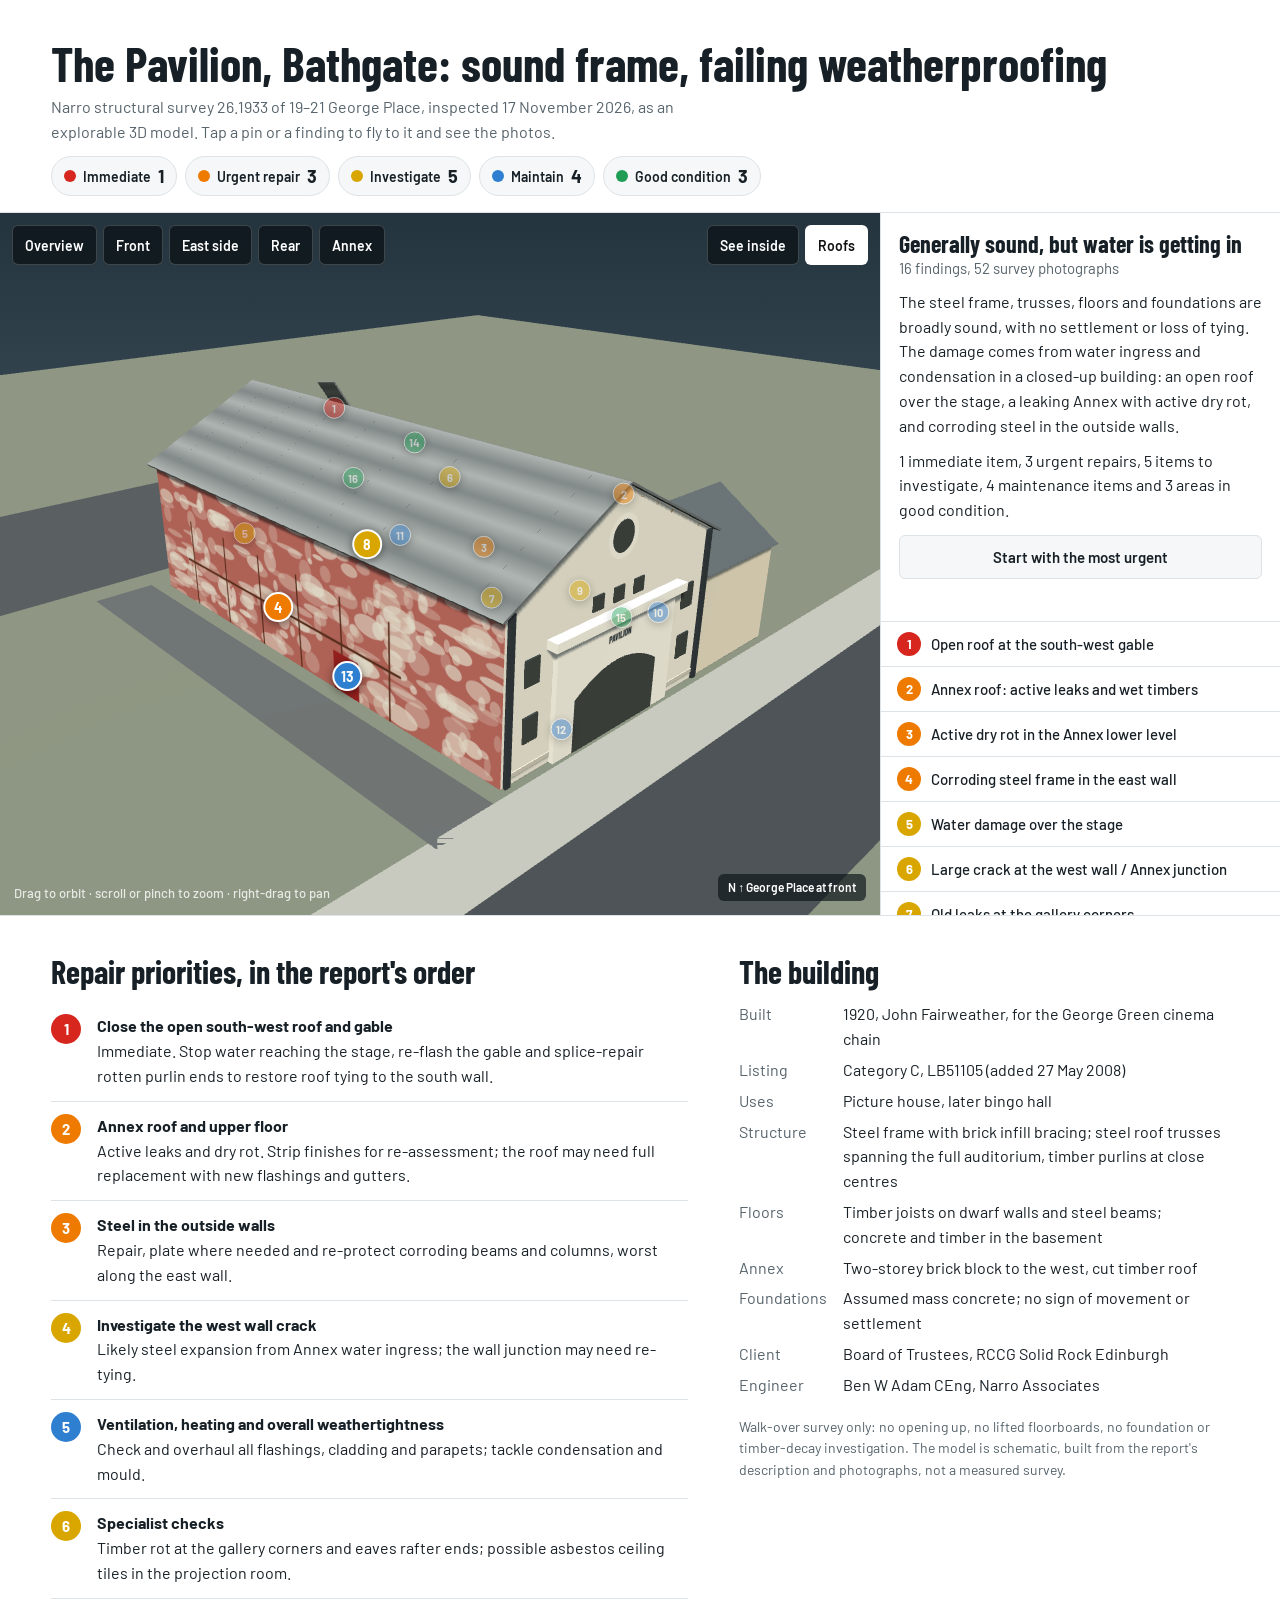
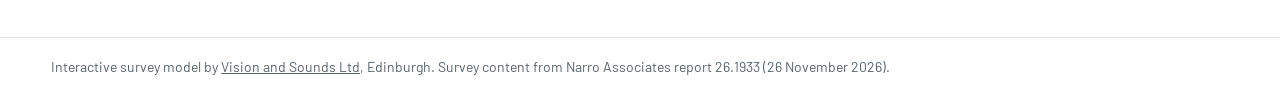
==== pavilion-survey/index.html @ 04219409 "Add interactive 3D model of The Pavilion structural survey Three.js model of the Narro report 26.193" ====
<!DOCTYPE html>
<html lang="en">
<head>
<meta charset="utf-8">
<meta name="viewport" content="width=device-width, initial-scale=1">
<meta name="description" content="Interactive 3D model of the Narro structural survey of The Pavilion, 19-21 George Place, Bathgate.">
<title>The Pavilion survey in 3D</title>
<link rel="preconnect" href="https://fonts.googleapis.com">
<link href="https://fonts.googleapis.com/css2?family=Barlow+Condensed:wght@600;700&family=Barlow:wght@400;500;600&display=swap" rel="stylesheet">
<style>
/*
VOICE: an engineer's site model — clear, calm, exact; the report's words, paraphrased.
IDEA: the surveyor's tagged model: a 3D building with numbered defect pins, like a marked-up drawing.
PICTURE: the live 3D Pavilion, walls go glassy to show the steel frame, trusses, gallery, stage and basement.
COLOUR and TYPE: overcast Bathgate dusk viewport, white render, faded red east wall; severity red/orange/amber/blue/green. Barlow Condensed (cinema signage) + Barlow.
LAYOUT: model left, findings list + detail right; then priorities and building facts below. Stacks under 900px.
*/
:root{color-scheme:light dark;--bg:light-dark(#ffffff,#11171b);--ink:light-dark(#172026,#e8edf0);--mute:light-dark(#56636b,#9fb0ba);--line:light-dark(#dde3e6,#26323a);--card:light-dark(#f5f7f8,#182128);
--imm:#d7261e;--urg:#ee7a00;--inv:#d9a600;--mnt:#2f7fd0;--good:#1f9d55}
:root[data-theme=light]{color-scheme:light}:root[data-theme=dark]{color-scheme:dark}
*{box-sizing:border-box;min-width:0}
body{margin:0;background:var(--bg);color:var(--ink);font:16px/1.55 Barlow,system-ui,sans-serif;overflow-x:clip}
h1,h2,h3{font-family:"Barlow Condensed",Barlow,sans-serif;font-weight:700;line-height:1.05;margin:0;text-wrap:balance}
h1{font-size:clamp(32px,4.4vw,48px)}h2{font-size:32px;margin-bottom:14px}h3{font-size:24px}
.band{padding:clamp(20px,3vw,40px) max(4vw,16px)}
header.band{padding-bottom:16px;display:flex;flex-wrap:wrap;gap:12px 32px;align-items:end;justify-content:space-between}
header p{margin:6px 0 0;color:var(--mute);max-width:70ch}
.keys{display:flex;flex-wrap:wrap;gap:8px}
.key{display:flex;align-items:center;gap:7px;padding:6px 12px;border-radius:99px;border:1px solid var(--line);background:var(--card);font:600 14px Barlow,sans-serif;color:var(--ink);cursor:pointer;min-height:40px}
.key[aria-pressed=false]{opacity:.4}
.key b{font-size:18px}
.dot{width:12px;height:12px;border-radius:50%;flex:none}
.stage{display:grid;grid-template-columns:minmax(0,1fr) 400px;border-top:1px solid var(--line);border-bottom:1px solid var(--line)}
.view{position:relative;height:min(78vh,760px);min-height:440px;background:linear-gradient(#24343f,#4d5f69 70%,#6b7a80);overflow:hidden;touch-action:none}
.view canvas{position:absolute;inset:0;width:100%;height:100%;display:block}
#pins{position:absolute;inset:0;pointer-events:none}
.pin{position:absolute;left:0;top:0;pointer-events:auto;border:2px solid #fff;color:#fff;font:700 14px Barlow,sans-serif;width:30px;height:30px;border-radius:50%;cursor:pointer;display:grid;place-items:center;box-shadow:0 2px 8px #0007;padding:0;transition:width .2s,height .2s}
.pin.behind{opacity:.45;transform-origin:center;width:22px;height:22px;font-size:11px;border-width:1px}
.pin.sel{width:40px;height:40px;font-size:17px;z-index:3;outline:3px solid #fff8;outline-offset:3px}
.pin span{position:absolute;left:calc(100% + 8px);white-space:nowrap;background:#0d1418e6;color:#fff;font:600 13px Barlow,sans-serif;padding:3px 8px;border-radius:4px;display:none}
.pin.sel span,.pin:hover span{display:block}
.tools{position:absolute;left:12px;right:12px;top:12px;display:flex;flex-wrap:wrap;gap:6px;pointer-events:none}
.tools button,.tog{pointer-events:auto;background:#0d1418cc;color:#fff;border:1px solid #ffffff30;border-radius:6px;font:600 14px Barlow,sans-serif;padding:8px 12px;min-height:40px;cursor:pointer}
.tools button[aria-pressed=true]{background:#fff;color:#111}
.tools .sp{flex:1}
.compass{position:absolute;right:14px;bottom:14px;color:#fff;font:600 12px Barlow,sans-serif;background:#0d1418aa;padding:6px 10px;border-radius:6px;pointer-events:none}
.hint{position:absolute;left:14px;bottom:14px;color:#ffffffcc;font:500 13px Barlow,sans-serif;pointer-events:none}
aside{border-left:1px solid var(--line);display:flex;flex-direction:column;max-height:min(78vh,760px);min-height:440px}
#detail{padding:18px 18px 8px;overflow-y:auto;flex:1}
#list{border-top:1px solid var(--line);overflow-y:auto;max-height:42%;flex:none}
#list button{display:flex;gap:10px;width:100%;align-items:center;text-align:left;background:none;border:0;border-bottom:1px solid var(--line);padding:10px 16px;color:var(--ink);font:500 15px Barlow,sans-serif;cursor:pointer;min-height:44px}
#list button:hover,#list button.sel{background:var(--card)}
#list .n{width:24px;height:24px;border-radius:50%;color:#fff;font:700 13px Barlow,sans-serif;display:grid;place-items:center;flex:none}
.chip{display:inline-block;color:#fff;font:600 13px Barlow,sans-serif;padding:2px 10px;border-radius:99px;margin-bottom:8px}
.loc{color:var(--mute);font-size:15px;margin:6px 0 10px}
#detail p{margin:0 0 10px}
#detail h4{margin:14px 0 4px;font:600 15px Barlow,sans-serif;color:var(--mute)}
.strip{display:flex;gap:8px;overflow-x:auto;scroll-snap-type:x mandatory;padding-bottom:6px}
.strip button{flex:none;width:150px;scroll-snap-align:start;border:0;padding:0;background:none;cursor:zoom-in;text-align:left;color:var(--mute);font:500 13px Barlow,sans-serif}
.strip img{width:150px;height:100px;object-fit:cover;border-radius:4px;display:block;margin-bottom:3px}
.nav{display:flex;gap:8px;margin:12px 0 6px}
.nav button{flex:1;min-height:44px;border:1px solid var(--line);background:var(--card);color:var(--ink);border-radius:6px;font:600 15px Barlow,sans-serif;cursor:pointer}
button:focus-visible{outline:3px solid #2f7fd0;outline-offset:2px}
.cols{display:grid;grid-template-columns:minmax(0,1.3fr) minmax(0,1fr);gap:clamp(24px,4vw,56px);max-width:1240px}
ol.pri{margin:0;padding:0;list-style:none;counter-reset:p}
ol.pri li{display:grid;grid-template-columns:34px minmax(0,1fr);gap:12px;padding:12px 0;border-bottom:1px solid var(--line)}
ol.pri li::before{counter-increment:p;content:counter(p);width:30px;height:30px;border-radius:50%;background:var(--c);color:#fff;font:700 15px Barlow,sans-serif;display:grid;place-items:center}
ol.pri b{display:block}
dl{display:grid;grid-template-columns:auto minmax(0,1fr);gap:6px 16px;margin:0}
dt{color:var(--mute)}dd{margin:0}
.note{color:var(--mute);font-size:14px;margin-top:18px}
dialog{border:0;padding:0;background:#0b0f12;color:#fff;max-width:min(96vw,1000px);border-radius:8px}
dialog::backdrop{background:#000c}
dialog img{display:block;max-width:100%;max-height:76vh;margin:auto}
dialog .bar{display:flex;gap:8px;align-items:center;padding:10px}
dialog .bar p{flex:1;margin:0;font-size:15px}
dialog button{min-height:44px;min-width:44px;background:#ffffff1a;color:#fff;border:0;border-radius:6px;font:600 15px Barlow,sans-serif;cursor:pointer}
@media(max-width:900px){.stage{grid-template-columns:1fr}aside{border-left:0;max-height:none}#list{max-height:none}.view{height:62vh;min-height:380px}.cols{grid-template-columns:1fr}}
@media(max-width:600px){.hint{display:none}.key{padding:4px 10px;min-height:36px;font-size:13px}.compass{font-size:11px}.tools button,.tog{padding:6px 9px;font-size:13px}}
</style>
</head>
<body>
<header class="band">
  <div>
    <h1>The Pavilion, Bathgate: sound frame, failing weatherproofing</h1>
    <p>Narro structural survey 26.1933 of 19–21 George Place, inspected 17 November 2026, as an explorable 3D model. Tap a pin or a finding to fly to it and see the photos.</p>
  </div>
  <div class="keys" id="keys" aria-label="Filter by priority"></div>
</header>

<section class="stage">
  <div class="view" id="view">
    <div class="tools">
      <button data-v="overview">Overview</button>
      <button data-v="front">Front</button>
      <button data-v="east">East side</button>
      <button data-v="rear">Rear</button>
      <button data-v="annex">Annex</button>
      <span class="sp"></span>
      <button id="xray" aria-pressed="false">See inside</button>
      <button id="roofs" aria-pressed="true">Roofs</button>
    </div>
    <div id="pins"></div>
    <div class="hint">Drag to orbit · scroll or pinch to zoom · right-drag to pan</div>
    <div class="compass">N ↑ George Place at front</div>
  </div>
  <aside>
    <div id="detail" aria-live="polite"></div>
    <div id="list" role="list"></div>
  </aside>
</section>

<section class="band">
  <div class="cols">
    <div>
      <h2>Repair priorities, in the report's order</h2>
      <ol class="pri">
        <li style="--c:var(--imm)"><div><b>Close the open south-west roof and gable</b>Immediate. Stop water reaching the stage, re-flash the gable and splice-repair rotten purlin ends to restore roof tying to the south wall.</div></li>
        <li style="--c:var(--urg)"><div><b>Annex roof and upper floor</b>Active leaks and dry rot. Strip finishes for re-assessment; the roof may need full replacement with new flashings and gutters.</div></li>
        <li style="--c:var(--urg)"><div><b>Steel in the outside walls</b>Repair, plate where needed and re-protect corroding beams and columns, worst along the east wall.</div></li>
        <li style="--c:var(--inv)"><div><b>Investigate the west wall crack</b>Likely steel expansion from Annex water ingress; the wall junction may need re-tying.</div></li>
        <li style="--c:var(--mnt)"><div><b>Ventilation, heating and overall weathertightness</b>Check and overhaul all flashings, cladding and parapets; tackle condensation and mould.</div></li>
        <li style="--c:var(--inv)"><div><b>Specialist checks</b>Timber rot at the gallery corners and eaves rafter ends; possible asbestos ceiling tiles in the projection room.</div></li>
      </ol>
    </div>
    <div>
      <h2>The building</h2>
      <dl>
        <dt>Built</dt><dd>1920, John Fairweather, for the George Green cinema chain</dd>
        <dt>Listing</dt><dd>Category C, LB51105 (added 27 May 2008)</dd>
        <dt>Uses</dt><dd>Picture house, later bingo hall</dd>
        <dt>Structure</dt><dd>Steel frame with brick infill bracing; steel roof trusses spanning the full auditorium, timber purlins at close centres</dd>
        <dt>Floors</dt><dd>Timber joists on dwarf walls and steel beams; concrete and timber in the basement</dd>
        <dt>Annex</dt><dd>Two-storey brick block to the west, cut timber roof</dd>
        <dt>Foundations</dt><dd>Assumed mass concrete; no sign of movement or settlement</dd>
        <dt>Client</dt><dd>Board of Trustees, RCCG Solid Rock Edinburgh</dd>
        <dt>Engineer</dt><dd>Ben W Adam CEng, Narro Associates</dd>
      </dl>
      <p class="note">Walk-over survey only: no opening up, no lifted floorboards, no foundation or timber-decay investigation. The model is schematic, built from the report's description and photographs, not a measured survey.</p>
    </div>
  </div>
</section>

<footer class="band" style="border-top:1px solid var(--line);color:var(--mute);font-size:14px;padding-block:18px">Interactive survey model by <a href="https://www.niyiyaroglah.com" style="color:inherit">Vision and Sounds Ltd</a>, Edinburgh. Survey content from Narro Associates report 26.1933 (26 November 2026).</footer>

<dialog id="lb"><img id="lbImg" alt=""><div class="bar"><button id="lbPrev" aria-label="Previous photo">‹</button><p id="lbCap"></p><button id="lbNext" aria-label="Next photo">›</button><button id="lbClose">Close</button></div></dialog>

<script src="vendor/three.min.js"></script>
<script src="vendor/OrbitControls.js"></script>
<script src="data.js"></script>
<script src="app.js"></script>
</body>
</html>
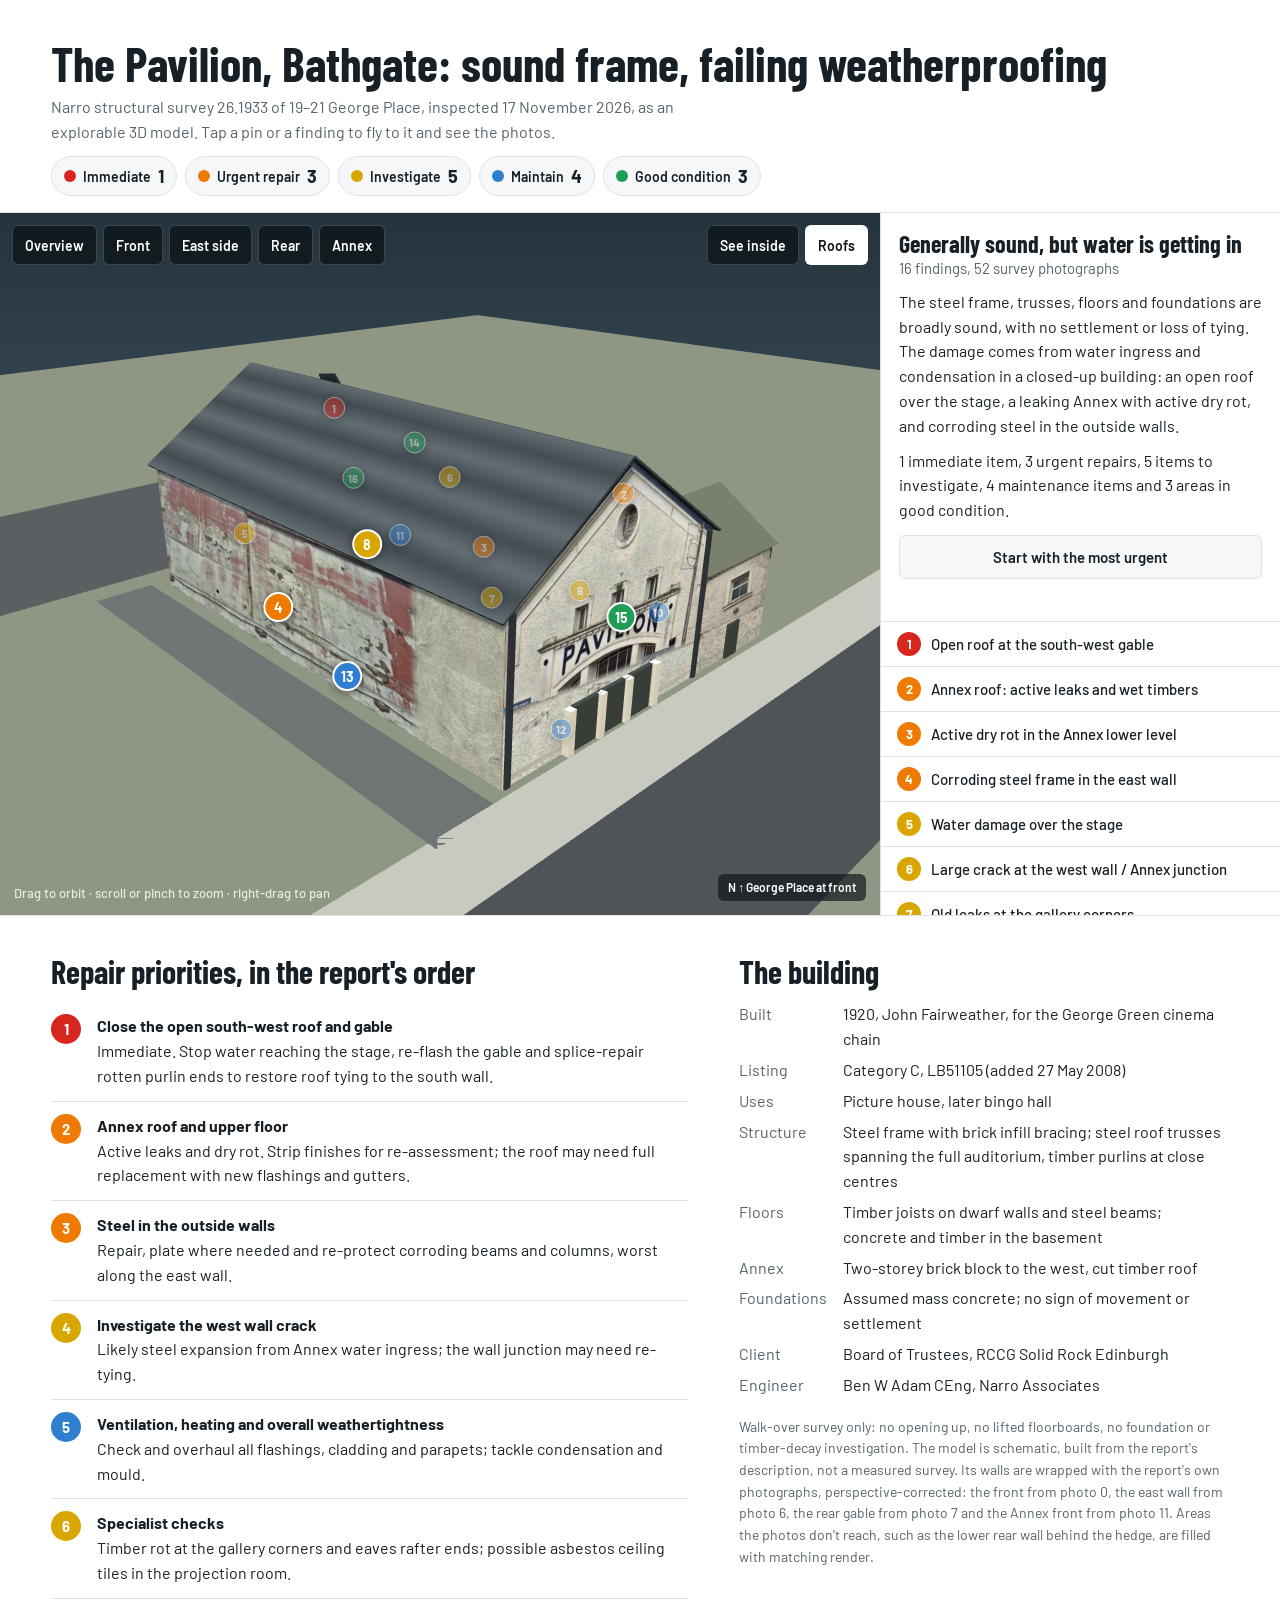
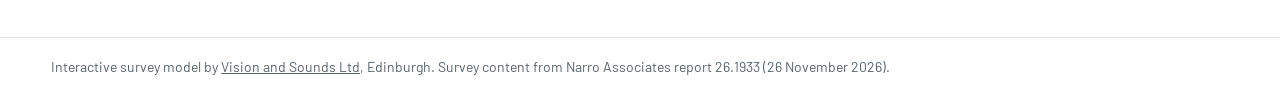
==== commit b2d5dd48: "Wrap the Pavilion 3D model with the survey photographs Perspective-correct the report's photos onto " ====
--- a/pavilion-survey/index.html
+++ b/pavilion-survey/index.html
@@ -136,7 +136,7 @@
         <dt>Client</dt><dd>Board of Trustees, RCCG Solid Rock Edinburgh</dd>
         <dt>Engineer</dt><dd>Ben W Adam CEng, Narro Associates</dd>
       </dl>
-      <p class="note">Walk-over survey only: no opening up, no lifted floorboards, no foundation or timber-decay investigation. The model is schematic, built from the report's description and photographs, not a measured survey.</p>
+      <p class="note">Walk-over survey only: no opening up, no lifted floorboards, no foundation or timber-decay investigation. The model is schematic, built from the report's description, not a measured survey. Its walls are wrapped with the report's own photographs, perspective-corrected: the front from photo 0, the east wall from photo 6, the rear gable from photo 7 and the Annex front from photo 11. Areas the photos don't reach, such as the lower rear wall behind the hedge, are filled with matching render.</p>
     </div>
   </div>
 </section>
